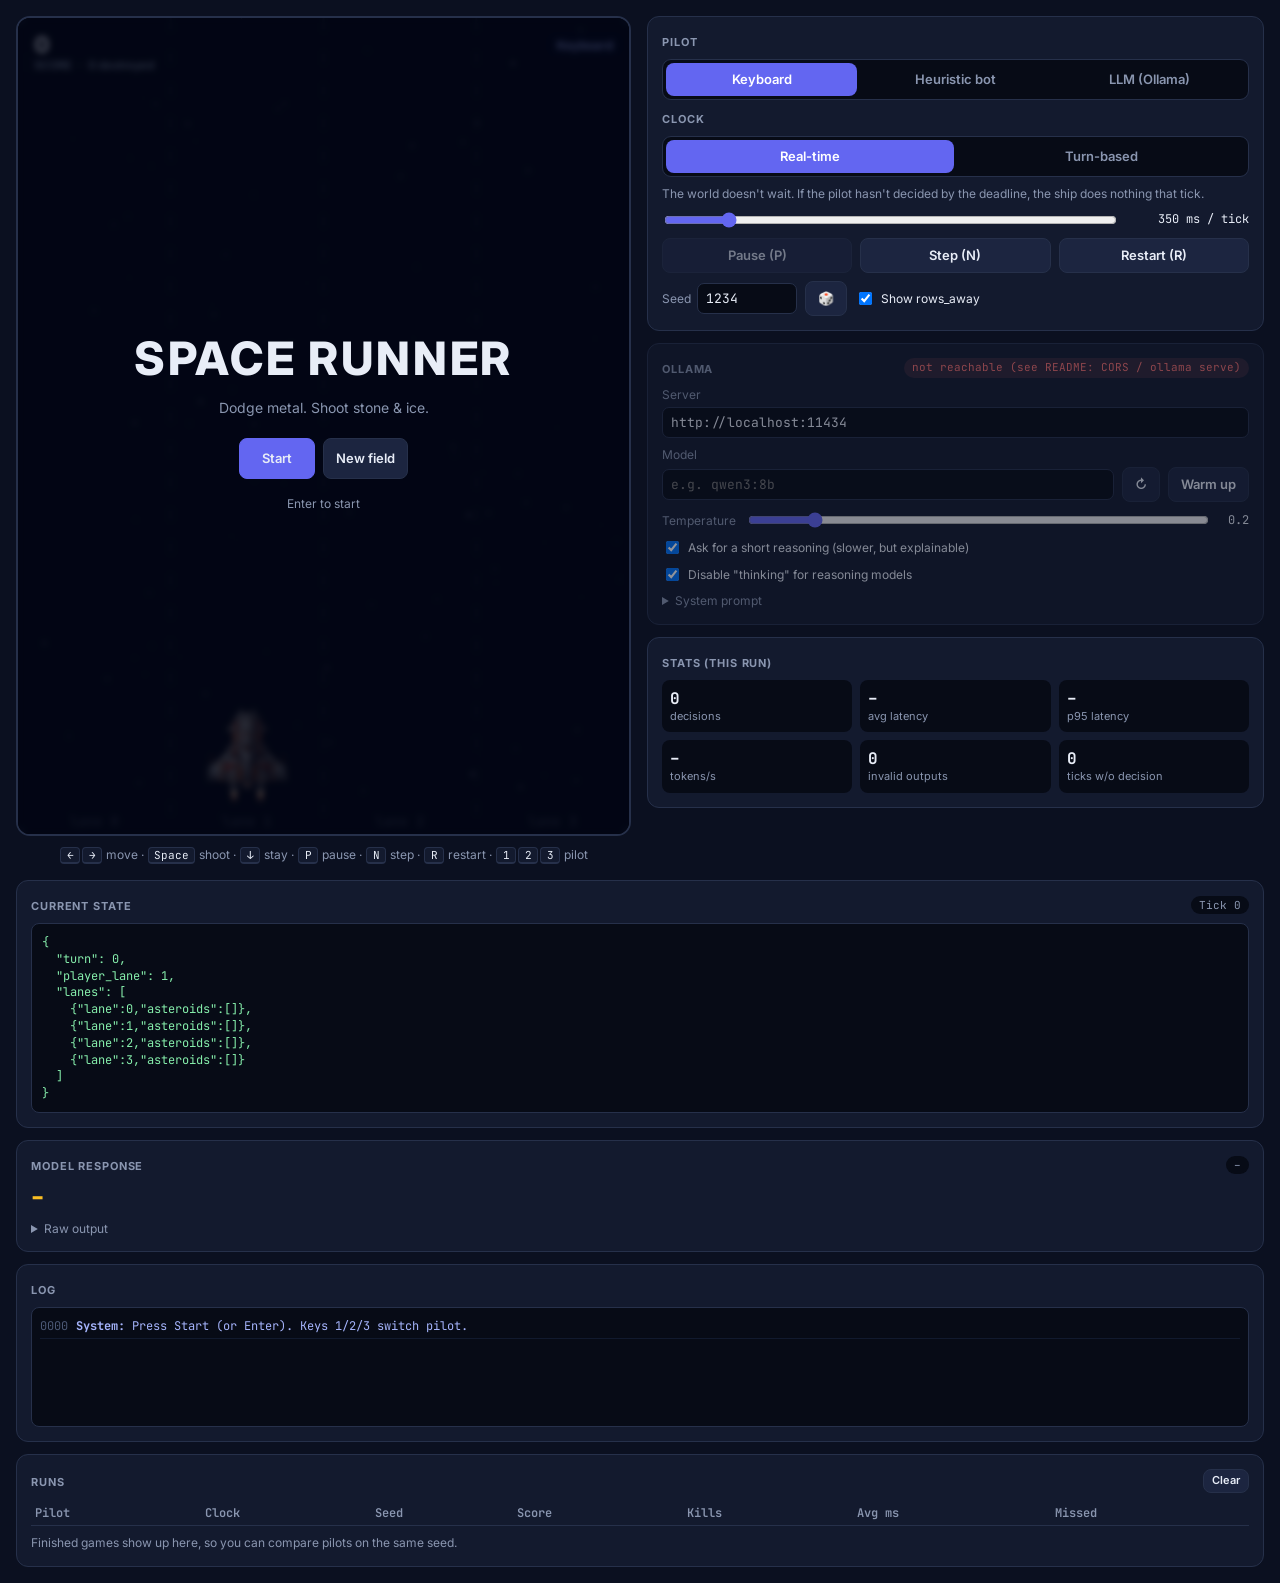
==== index.html @ 7c3ffe1e "Rework game as a decision-model demo: sprites, clock modes, Ollama inspector - Grid-based world with" ====
<!DOCTYPE html>
<html lang="en">
<head>
    <meta charset="UTF-8">
    <meta name="viewport" content="width=device-width, initial-scale=1.0">
    <title>Space Runner · decision model demo</title>
    <!-- Fonts are optional; everything else is local so the demo works offline. -->
    <link rel="stylesheet" href="https://fonts.googleapis.com/css2?family=Inter:wght@400;600;800&family=JetBrains+Mono:wght@400;700&display=swap">
    <link rel="stylesheet" href="css/style.css">
</head>
<body>
<main class="layout">

    <!-- Game -->
    <section class="game-col">
        <div class="stage">
            <canvas id="game-canvas"></canvas>
            <div id="overlay" class="overlay">
                <h1 id="overlay-title">Space Runner</h1>
                <p id="overlay-subtitle">Dodge metal. Shoot stone &amp; ice.</p>
                <div class="row">
                    <button id="btn-start" class="primary">Start</button>
                    <button id="btn-new-field">New field</button>
                </div>
                <p class="keys-hint">Enter to start</p>
            </div>
        </div>
        <div class="help">
            <kbd>←</kbd><kbd>→</kbd> move · <kbd>Space</kbd> shoot · <kbd>↓</kbd> stay ·
            <kbd>P</kbd> pause · <kbd>N</kbd> step · <kbd>R</kbd> restart · <kbd>1</kbd><kbd>2</kbd><kbd>3</kbd> pilot
        </div>
    </section>

    <!-- Controls -->
    <section class="panel-col">
        <div class="card">
            <h2>Pilot</h2>
            <div class="segmented">
                <button data-controller="keyboard">Keyboard</button>
                <button data-controller="bot">Heuristic bot</button>
                <button data-controller="ollama">LLM (Ollama)</button>
            </div>

            <h2>Clock</h2>
            <div class="segmented">
                <button data-pacing="realtime">Real-time</button>
                <button data-pacing="turn">Turn-based</button>
            </div>
            <p id="pacing-hint" class="hint"></p>
            <label class="slider">
                <input id="tick-ms" type="range" min="100" max="2000" step="50">
                <span id="tick-ms-label"></span>
            </label>
            <div class="row">
                <button id="btn-pause">Pause (P)</button>
                <button id="btn-step">Step (N)</button>
                <button id="btn-restart">Restart (R)</button>
            </div>
            <div class="row inline">
                <label>Seed <input id="seed" type="number" min="0" class="narrow"></label>
                <button id="btn-dice" title="Random seed">🎲</button>
                <label class="check"><input id="show-overlay" type="checkbox"> Show rows_away</label>
            </div>
        </div>

        <div id="ollama-panel" class="card">
            <div class="card-head">
                <h2>Ollama</h2>
                <span id="ollama-status" class="status pending">…</span>
            </div>
            <label>Server <input id="base-url" type="text" spellcheck="false"></label>
            <label>Model
                <span class="row inline">
                    <input id="model" type="text" list="model-list" placeholder="e.g. qwen3:8b" spellcheck="false">
                    <button id="btn-refresh-models" title="Reload model list">↻</button>
                    <button id="btn-warmup" title="Load the model into memory before the demo">Warm up</button>
                </span>
            </label>
            <datalist id="model-list"></datalist>
            <label class="slider">Temperature
                <input id="temperature" type="range" min="0" max="1.5" step="0.1">
                <span id="temperature-label" class="short"></span>
            </label>
            <label class="check"><input id="with-reasoning" type="checkbox"> Ask for a short reasoning (slower, but explainable)</label>
            <label class="check"><input id="disable-thinking" type="checkbox"> Disable "thinking" for reasoning models</label>
            <details>
                <summary>System prompt</summary>
                <textarea id="system-prompt" rows="14" spellcheck="false"></textarea>
                <button id="btn-reset-prompt">Reset to default</button>
            </details>
            <div id="ollama-error" class="error hidden"></div>
        </div>

        <div class="card">
            <h2>Stats (this run)</h2>
            <div class="stats">
                <div><span id="stat-decisions">0</span>decisions</div>
                <div><span id="stat-avg">–</span>avg latency</div>
                <div><span id="stat-p95">–</span>p95 latency</div>
                <div><span id="stat-tps">–</span>tokens/s</div>
                <div><span id="stat-invalid">0</span>invalid outputs</div>
                <div><span id="stat-missed">0</span>ticks w/o decision</div>
            </div>
        </div>
    </section>

    <!-- Inspector -->
    <section class="panel-col wide">
        <div class="card">
            <div class="card-head">
                <h2 id="obs-title">Current state</h2>
                <span id="tick-counter" class="pill">Tick 0</span>
            </div>
            <pre id="state-json" class="code">{}</pre>
        </div>

        <div class="card">
            <div class="card-head">
                <h2>Model response</h2>
                <span id="response-meta" class="pill">–</span>
            </div>
            <div class="decision">
                <span id="response-action" class="action">–</span>
                <span id="response-reasoning" class="reasoning"></span>
            </div>
            <pre id="response-thinking" class="code thinking hidden"></pre>
            <details>
                <summary>Raw output</summary>
                <pre id="response-raw" class="code"></pre>
            </details>
        </div>

        <div class="card grow">
            <h2>Log</h2>
            <div id="action-log" class="log"></div>
        </div>

        <div class="card">
            <div class="card-head">
                <h2>Runs</h2>
                <button id="btn-clear-runs" class="small">Clear</button>
            </div>
            <table class="runs">
                <thead><tr><th>Pilot</th><th>Clock</th><th>Seed</th><th>Score</th><th>Kills</th><th>Avg ms</th><th>Missed</th></tr></thead>
                <tbody id="runs-body"></tbody>
            </table>
            <p id="runs-empty" class="hint">Finished games show up here, so you can compare pilots on the same seed.</p>
        </div>
    </section>
</main>

<script src="js/game.js"></script>
<script src="js/agents.js"></script>
<script src="js/render.js"></script>
<script src="js/main.js"></script>
</body>
</html>
---- css/style.css ----
:root {
    --bg: #0b1020;
    --card: #131a2e;
    --card-border: #26304a;
    --text: #e8edf7;
    --muted: #8a96b0;
    --accent: #6366f1;
    --accent-soft: rgba(99, 102, 241, 0.18);
    --ok: #34d399;
    --warn: #fbbf24;
    --bad: #f87171;
    --code-bg: #070b16;
    --mono: "JetBrains Mono", ui-monospace, SFMono-Regular, Menlo, monospace;
}

* { box-sizing: border-box; }

body {
    margin: 0;
    background: var(--bg);
    color: var(--text);
    font: 14px/1.45 Inter, system-ui, -apple-system, sans-serif;
}

.layout {
    display: grid;
    grid-template-columns: auto minmax(280px, 360px) minmax(320px, 1fr);
    gap: 16px;
    padding: 16px;
    height: 100vh;
    max-width: 1900px;
    margin: 0 auto;
}

.game-col { display: flex; flex-direction: column; gap: 10px; min-height: 0; }
.panel-col { display: flex; flex-direction: column; gap: 12px; min-height: 0; overflow-y: auto; }

.stage {
    position: relative;
    height: calc(100vh - 80px);
    aspect-ratio: 3 / 4;
    max-width: calc(100vw - 32px);
    border: 2px solid var(--card-border);
    border-radius: 14px;
    overflow: hidden;
    background: #05070f;
}
#game-canvas { width: 100%; height: 100%; display: block; }

.overlay {
    position: absolute;
    inset: 0;
    display: flex;
    flex-direction: column;
    align-items: center;
    justify-content: center;
    gap: 6px;
    background: rgba(2, 6, 23, 0.72);
    backdrop-filter: blur(3px);
}
.overlay h1 { margin: 0; font-size: 46px; font-weight: 800; letter-spacing: 0.06em; text-transform: uppercase; }
.overlay p { margin: 0 0 14px; color: var(--muted); }
.overlay .keys-hint { margin-top: 10px; font-size: 12px; }

.help { color: var(--muted); font-size: 12px; text-align: center; }
kbd {
    display: inline-block;
    min-width: 20px;
    padding: 0 5px;
    margin: 0 1px;
    border: 1px solid var(--card-border);
    border-bottom-width: 2px;
    border-radius: 4px;
    background: var(--card);
    font: 11px var(--mono);
    color: var(--text);
}

.card {
    background: var(--card);
    border: 1px solid var(--card-border);
    border-radius: 12px;
    padding: 14px;
    display: flex;
    flex-direction: column;
    gap: 8px;
}
.card.grow { flex: 1; min-height: 160px; }
.card.dimmed { opacity: 0.55; }
.card-head { display: flex; justify-content: space-between; align-items: center; gap: 8px; }

h2 {
    margin: 4px 0 0;
    font-size: 11px;
    font-weight: 700;
    letter-spacing: 0.08em;
    text-transform: uppercase;
    color: var(--muted);
}

button {
    font: inherit;
    font-size: 13px;
    font-weight: 600;
    color: var(--text);
    background: #1c2540;
    border: 1px solid var(--card-border);
    border-radius: 8px;
    padding: 7px 12px;
    cursor: pointer;
}
button:hover:not(:disabled) { border-color: var(--accent); }
button:disabled { opacity: 0.45; cursor: default; }
button.primary { background: var(--accent); border-color: var(--accent); padding: 10px 22px; }
.overlay button { white-space: nowrap; }
button.small { padding: 3px 8px; font-size: 11px; }

.segmented { display: flex; background: var(--code-bg); border: 1px solid var(--card-border); border-radius: 9px; padding: 3px; gap: 3px; }
.segmented button { flex: 1; border: none; background: transparent; color: var(--muted); padding: 7px 6px; }
.segmented button.active { background: var(--accent); color: white; }

.row { display: flex; gap: 8px; flex-wrap: wrap; }
.row.inline { align-items: center; }
.row button { flex: 1; }
.row.inline button { flex: 0 0 auto; }

label { display: flex; flex-direction: column; gap: 4px; font-size: 12px; color: var(--muted); }
label.check { flex-direction: row; align-items: center; gap: 6px; color: var(--text); }
label.slider { flex-direction: row; align-items: center; gap: 10px; }
label.slider input { flex: 1; accent-color: var(--accent); }
label.slider span { min-width: 120px; }
label.slider span.short { min-width: 28px; }
label.slider span { text-align: right; font-family: var(--mono); color: var(--text); }
.row.inline label { flex-direction: row; align-items: center; gap: 6px; }

input[type=text], input[type=number], textarea {
    font: 13px var(--mono);
    color: var(--text);
    background: var(--code-bg);
    border: 1px solid var(--card-border);
    border-radius: 7px;
    padding: 6px 8px;
    width: 100%;
}
input.narrow { width: 100px; }
.row.inline input[type=text] { flex: 1; }
input:focus, textarea:focus { outline: none; border-color: var(--accent); }
textarea { resize: vertical; margin: 6px 0; font-size: 12px; }

details summary { cursor: pointer; font-size: 12px; color: var(--muted); }

.hint { margin: 0; font-size: 12px; color: var(--muted); }

.status { font-size: 11px; font-family: var(--mono); padding: 2px 8px; border-radius: 999px; }
.status.ok { color: var(--ok); background: rgba(52, 211, 153, 0.12); }
.status.bad { color: var(--bad); background: rgba(248, 113, 113, 0.12); }
.status.pending { color: var(--warn); background: rgba(251, 191, 36, 0.12); }

.error {
    font-size: 12px;
    color: #fecaca;
    background: rgba(248, 113, 113, 0.12);
    border: 1px solid rgba(248, 113, 113, 0.4);
    border-radius: 8px;
    padding: 8px 10px;
}
.hidden { display: none !important; }

.stats { display: grid; grid-template-columns: repeat(3, 1fr); gap: 8px; }
.stats div { display: flex; flex-direction: column; font-size: 11px; color: var(--muted); background: var(--code-bg); border-radius: 8px; padding: 8px; }
.stats span { font: 700 16px var(--mono); color: var(--text); }

.pill { font: 11px var(--mono); color: var(--muted); background: var(--code-bg); padding: 2px 8px; border-radius: 999px; }

.code {
    margin: 0;
    font: 12px/1.4 var(--mono);
    color: #86efac;
    background: var(--code-bg);
    border: 1px solid var(--card-border);
    border-radius: 8px;
    padding: 10px;
    max-height: 300px;
    overflow: auto;
    white-space: pre-wrap;
    word-break: break-word;
}
.code.thinking { color: #c4b5fd; max-height: 140px; }

.decision { display: flex; gap: 12px; align-items: baseline; }
.decision .action { font: 800 22px var(--mono); color: var(--warn); min-width: 80px; }
.decision .reasoning { color: var(--text); font-size: 13px; }

.log {
    flex: 1;
    overflow-y: auto;
    background: var(--code-bg);
    border: 1px solid var(--card-border);
    border-radius: 8px;
    padding: 8px;
    font: 12px/1.45 var(--mono);
    min-height: 120px;
}
.log-row { display: flex; gap: 8px; padding: 2px 0; border-bottom: 1px solid #111a2e; }
.log-tick { color: #4b5875; flex: 0 0 auto; }
.log-row.sys { color: #a5b4fc; }
.log-row.llm { color: var(--ok); }
.log-row.warn { color: var(--warn); }
.log-row.err { color: var(--bad); font-weight: 700; }
.log-row.dim { color: #5b6886; }
.log-reason { color: var(--muted); font-style: italic; }

.runs { width: 100%; border-collapse: collapse; font: 12px var(--mono); }
.runs th { text-align: left; color: var(--muted); font-weight: 600; padding: 4px; border-bottom: 1px solid var(--card-border); }
.runs td { padding: 4px; border-bottom: 1px solid #111a2e; }

/* Laptop screens: inspector goes below the controls */
@media (max-width: 1400px) {
    .layout { grid-template-columns: auto minmax(300px, 1fr); height: auto; min-height: 100vh; }
    .panel-col.wide { grid-column: 1 / -1; }
}
@media (max-width: 900px) {
    .layout { grid-template-columns: 1fr; }
    .stage { height: auto; width: 100%; }
}
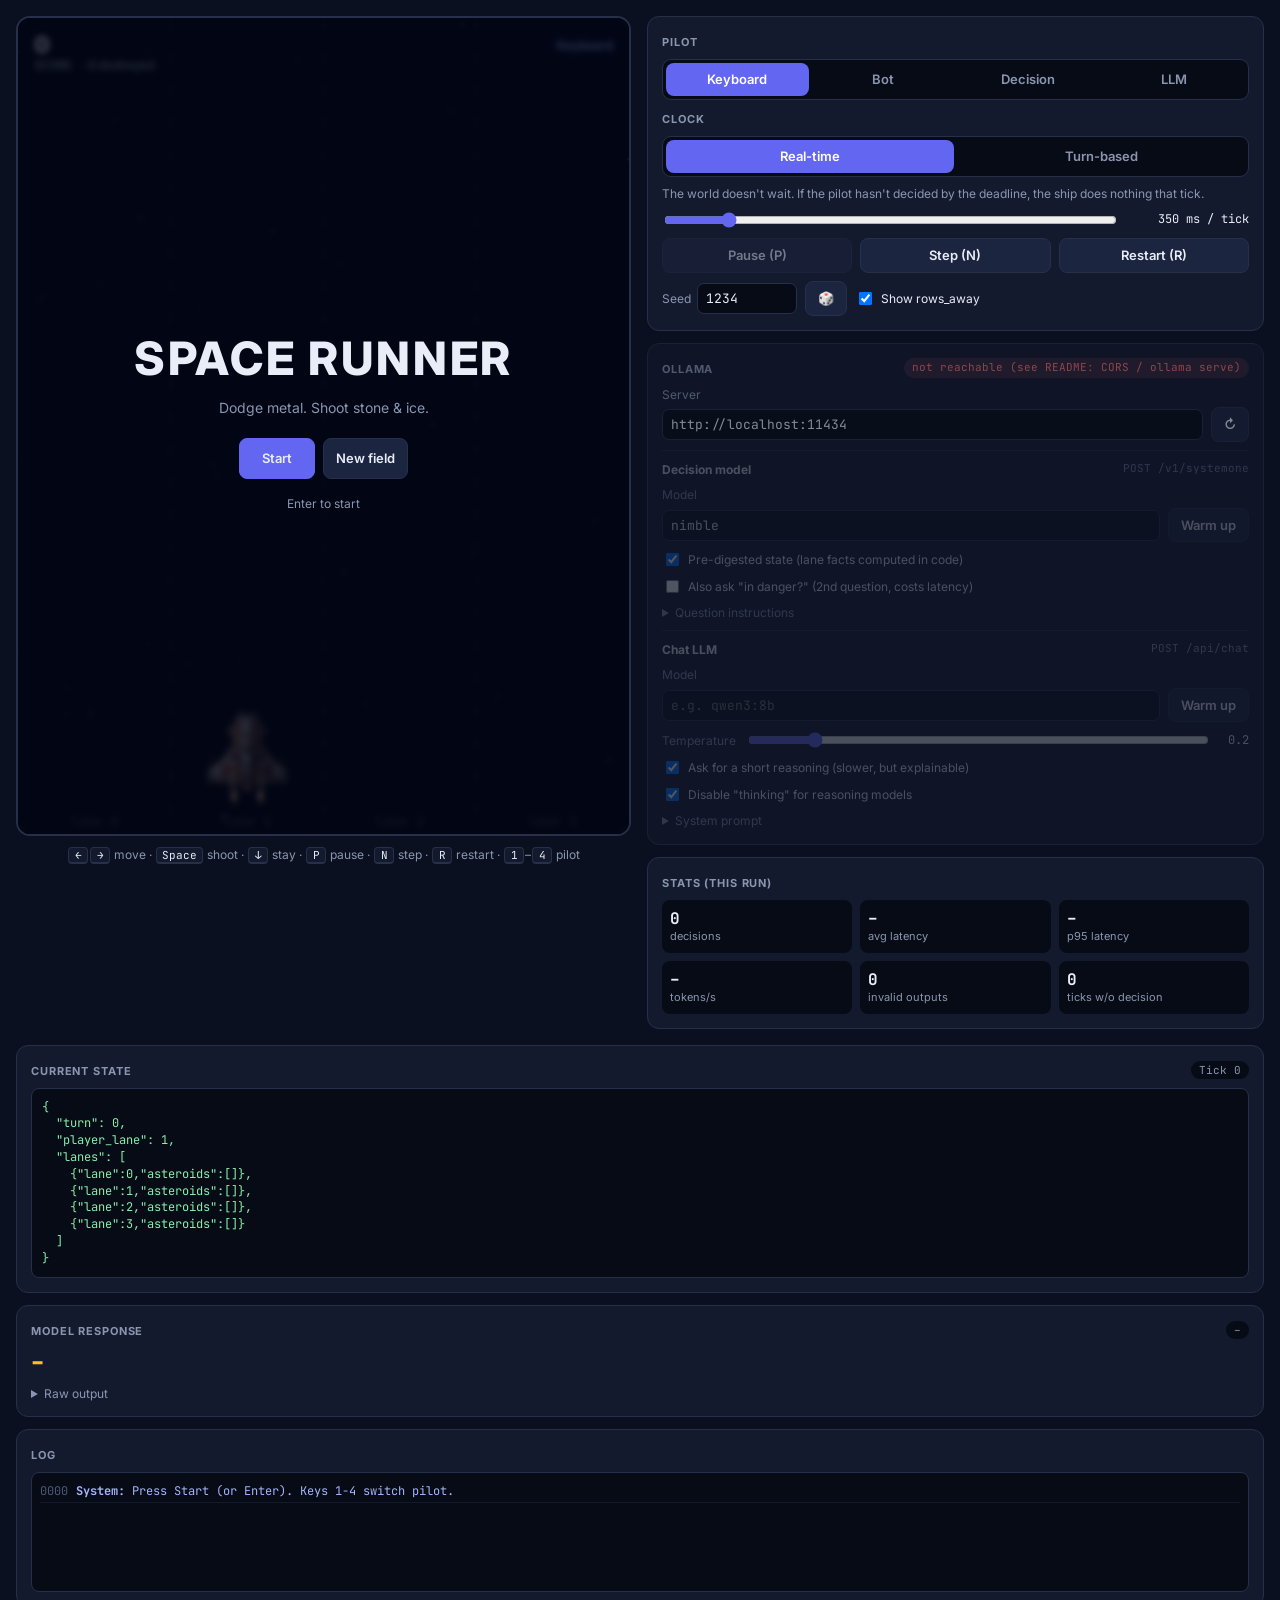
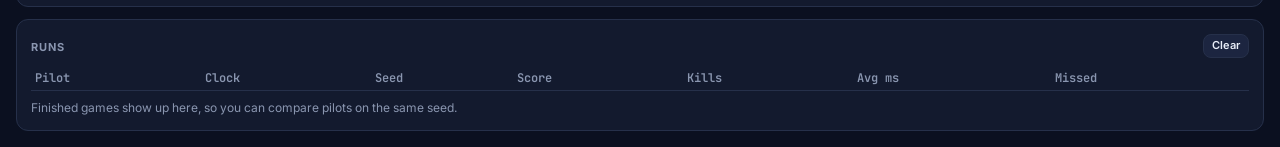
==== commit fa999d1f: "Add decision-model pilot using Ollama's /v1/systemone endpoint - DecisionAgent: one choice question " ====
--- a/index.html
+++ b/index.html
@@ -27,7 +27,7 @@
         </div>
         <div class="help">
             <kbd>←</kbd><kbd>→</kbd> move · <kbd>Space</kbd> shoot · <kbd>↓</kbd> stay ·
-            <kbd>P</kbd> pause · <kbd>N</kbd> step · <kbd>R</kbd> restart · <kbd>1</kbd><kbd>2</kbd><kbd>3</kbd> pilot
+            <kbd>P</kbd> pause · <kbd>N</kbd> step · <kbd>R</kbd> restart · <kbd>1</kbd>–<kbd>4</kbd> pilot
         </div>
     </section>
 
@@ -37,8 +37,9 @@
             <h2>Pilot</h2>
             <div class="segmented">
                 <button data-controller="keyboard">Keyboard</button>
-                <button data-controller="bot">Heuristic bot</button>
-                <button data-controller="ollama">LLM (Ollama)</button>
+                <button data-controller="bot">Bot</button>
+                <button data-controller="decision">Decision</button>
+                <button data-controller="ollama">LLM</button>
             </div>
 
             <h2>Clock</h2>
@@ -68,15 +69,39 @@
                 <h2>Ollama</h2>
                 <span id="ollama-status" class="status pending">…</span>
             </div>
-            <label>Server <input id="base-url" type="text" spellcheck="false"></label>
-            <label>Model
+            <label>Server
                 <span class="row inline">
-                    <input id="model" type="text" list="model-list" placeholder="e.g. qwen3:8b" spellcheck="false">
-                    <button id="btn-refresh-models" title="Reload model list">↻</button>
-                    <button id="btn-warmup" title="Load the model into memory before the demo">Warm up</button>
+                    <input id="base-url" type="text" spellcheck="false">
+                    <button id="btn-refresh-models" title="Reconnect and reload the model list">↻</button>
                 </span>
             </label>
             <datalist id="model-list"></datalist>
+
+            <div id="decision-panel" class="sub">
+                <h3>Decision model <code>POST /v1/systemone</code></h3>
+                <label>Model
+                    <span class="row inline">
+                        <input id="decision-model" type="text" list="model-list" placeholder="nimble" spellcheck="false">
+                        <button id="btn-warmup-decision" title="Load the model into memory before the demo">Warm up</button>
+                    </span>
+                </label>
+                <label class="check"><input id="digest-state" type="checkbox"> Pre-digested state (lane facts computed in code)</label>
+                <label class="check"><input id="ask-danger" type="checkbox"> Also ask "in danger?" (2nd question, costs latency)</label>
+                <details>
+                    <summary>Question instructions</summary>
+                    <textarea id="decision-instructions" rows="10" spellcheck="false"></textarea>
+                    <button id="btn-reset-instructions">Reset to default</button>
+                </details>
+            </div>
+
+            <div id="llm-panel" class="sub">
+                <h3>Chat LLM <code>POST /api/chat</code></h3>
+                <label>Model
+                    <span class="row inline">
+                        <input id="model" type="text" list="model-list" placeholder="e.g. qwen3:8b" spellcheck="false">
+                        <button id="btn-warmup" title="Load the model into memory before the demo">Warm up</button>
+                    </span>
+                </label>
             <label class="slider">Temperature
                 <input id="temperature" type="range" min="0" max="1.5" step="0.1">
                 <span id="temperature-label" class="short"></span>
@@ -88,6 +113,7 @@
                 <textarea id="system-prompt" rows="14" spellcheck="false"></textarea>
                 <button id="btn-reset-prompt">Reset to default</button>
             </details>
+            </div>
             <div id="ollama-error" class="error hidden"></div>
         </div>
 
@@ -97,7 +123,7 @@
                 <div><span id="stat-decisions">0</span>decisions</div>
                 <div><span id="stat-avg">–</span>avg latency</div>
                 <div><span id="stat-p95">–</span>p95 latency</div>
-                <div><span id="stat-tps">–</span>tokens/s</div>
+                <div><span id="stat-tps">–</span><em id="stat-tps-label">tokens/s</em></div>
                 <div><span id="stat-invalid">0</span>invalid outputs</div>
                 <div><span id="stat-missed">0</span>ticks w/o decision</div>
             </div>
@@ -123,6 +149,7 @@
                 <span id="response-action" class="action">–</span>
                 <span id="response-reasoning" class="reasoning"></span>
             </div>
+            <div id="response-probs" class="probs hidden"></div>
             <pre id="response-thinking" class="code thinking hidden"></pre>
             <details>
                 <summary>Raw output</summary>
--- a/css/style.css
+++ b/css/style.css
@@ -147,6 +147,20 @@
 input:focus, textarea:focus { outline: none; border-color: var(--accent); }
 textarea { resize: vertical; margin: 6px 0; font-size: 12px; }
 
+.sub { display: flex; flex-direction: column; gap: 8px; border-top: 1px solid var(--card-border); padding-top: 10px; }
+.sub.dimmed { opacity: 0.5; }
+h3 { margin: 0; font-size: 12px; font-weight: 700; color: var(--text); display: flex; justify-content: space-between; gap: 8px; }
+h3 code { font: 11px var(--mono); color: var(--muted); }
+.stats em { font-style: normal; }
+
+.probs { display: flex; flex-direction: column; gap: 5px; }
+.prob-row { display: grid; grid-template-columns: 64px 1fr 56px; gap: 10px; align-items: center; font: 12px var(--mono); color: var(--muted); }
+.prob-row.chosen { color: var(--text); font-weight: 700; }
+.prob-bar { height: 12px; background: var(--code-bg); border-radius: 6px; overflow: hidden; }
+.prob-bar span { display: block; height: 100%; background: #475569; border-radius: 6px; transition: width 0.15s; }
+.prob-row.chosen .prob-bar span { background: var(--warn); }
+.prob-row span:last-child { text-align: right; }
+
 details summary { cursor: pointer; font-size: 12px; color: var(--muted); }
 
 .hint { margin: 0; font-size: 12px; color: var(--muted); }
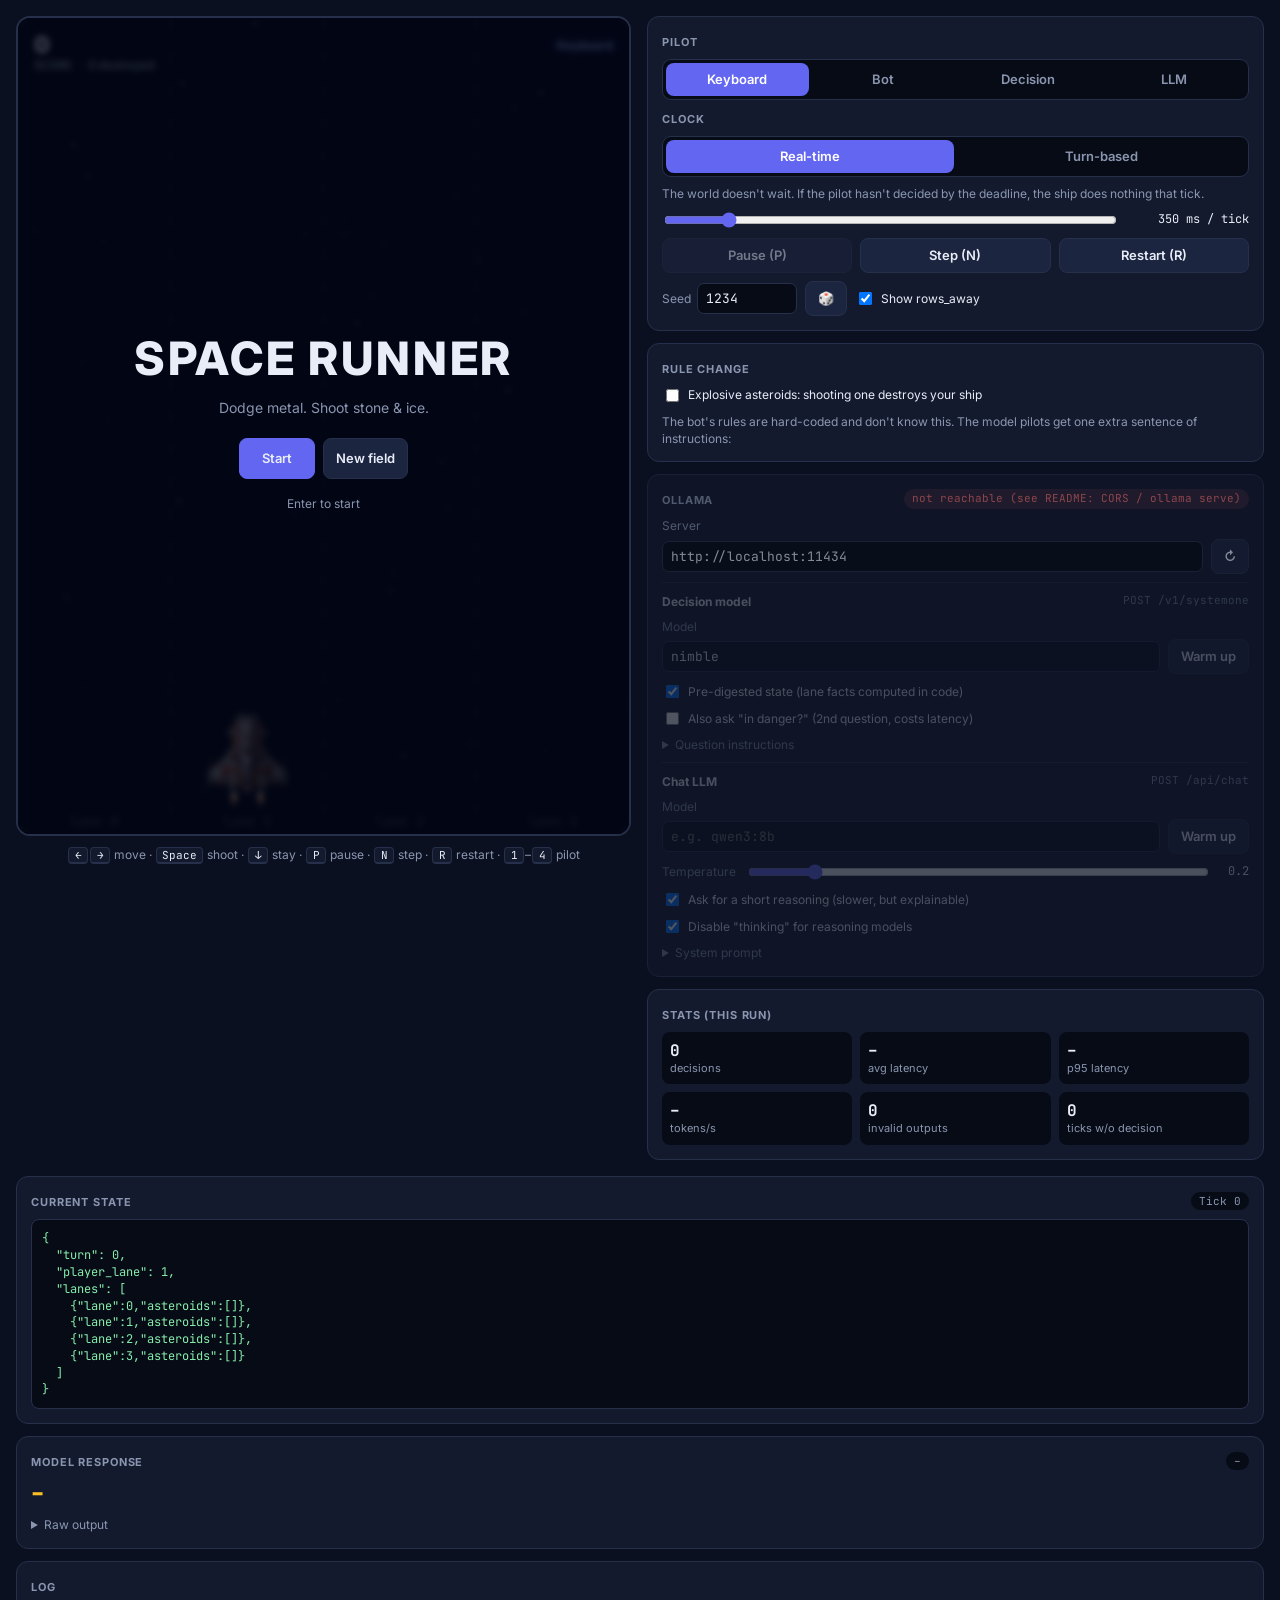
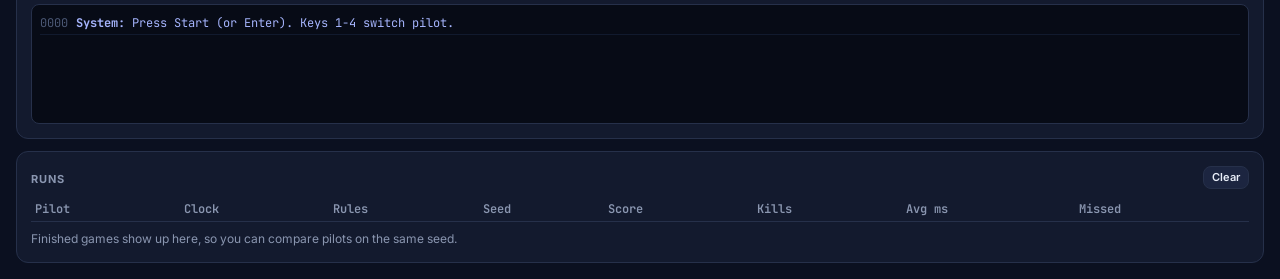
==== commit c9742ff7: "Add "explosive asteroids" rule change to contrast bot vs. decision model - New asteroid type that ca" ====
--- a/index.html
+++ b/index.html
@@ -62,6 +62,13 @@
                 <button id="btn-dice" title="Random seed">🎲</button>
                 <label class="check"><input id="show-overlay" type="checkbox"> Show rows_away</label>
             </div>
+        </div>
+
+        <div class="card">
+            <h2>Rule change</h2>
+            <label class="check"><input id="rule-explosive" type="checkbox"> Explosive asteroids: shooting one destroys your ship</label>
+            <p class="hint">The bot's rules are hard-coded and don't know this. The model pilots get one extra sentence of instructions:</p>
+            <pre id="rule-text" class="code rule hidden"></pre>
         </div>
 
         <div id="ollama-panel" class="card">
@@ -168,7 +175,7 @@
                 <button id="btn-clear-runs" class="small">Clear</button>
             </div>
             <table class="runs">
-                <thead><tr><th>Pilot</th><th>Clock</th><th>Seed</th><th>Score</th><th>Kills</th><th>Avg ms</th><th>Missed</th></tr></thead>
+                <thead><tr><th>Pilot</th><th>Clock</th><th>Rules</th><th>Seed</th><th>Score</th><th>Kills</th><th>Avg ms</th><th>Missed</th></tr></thead>
                 <tbody id="runs-body"></tbody>
             </table>
             <p id="runs-empty" class="hint">Finished games show up here, so you can compare pilots on the same seed.</p>
--- a/css/style.css
+++ b/css/style.css
@@ -200,6 +200,7 @@
     word-break: break-word;
 }
 .code.thinking { color: #c4b5fd; max-height: 140px; }
+.code.rule { color: #fca5a5; }
 
 .decision { display: flex; gap: 12px; align-items: baseline; }
 .decision .action { font: 800 22px var(--mono); color: var(--warn); min-width: 80px; }
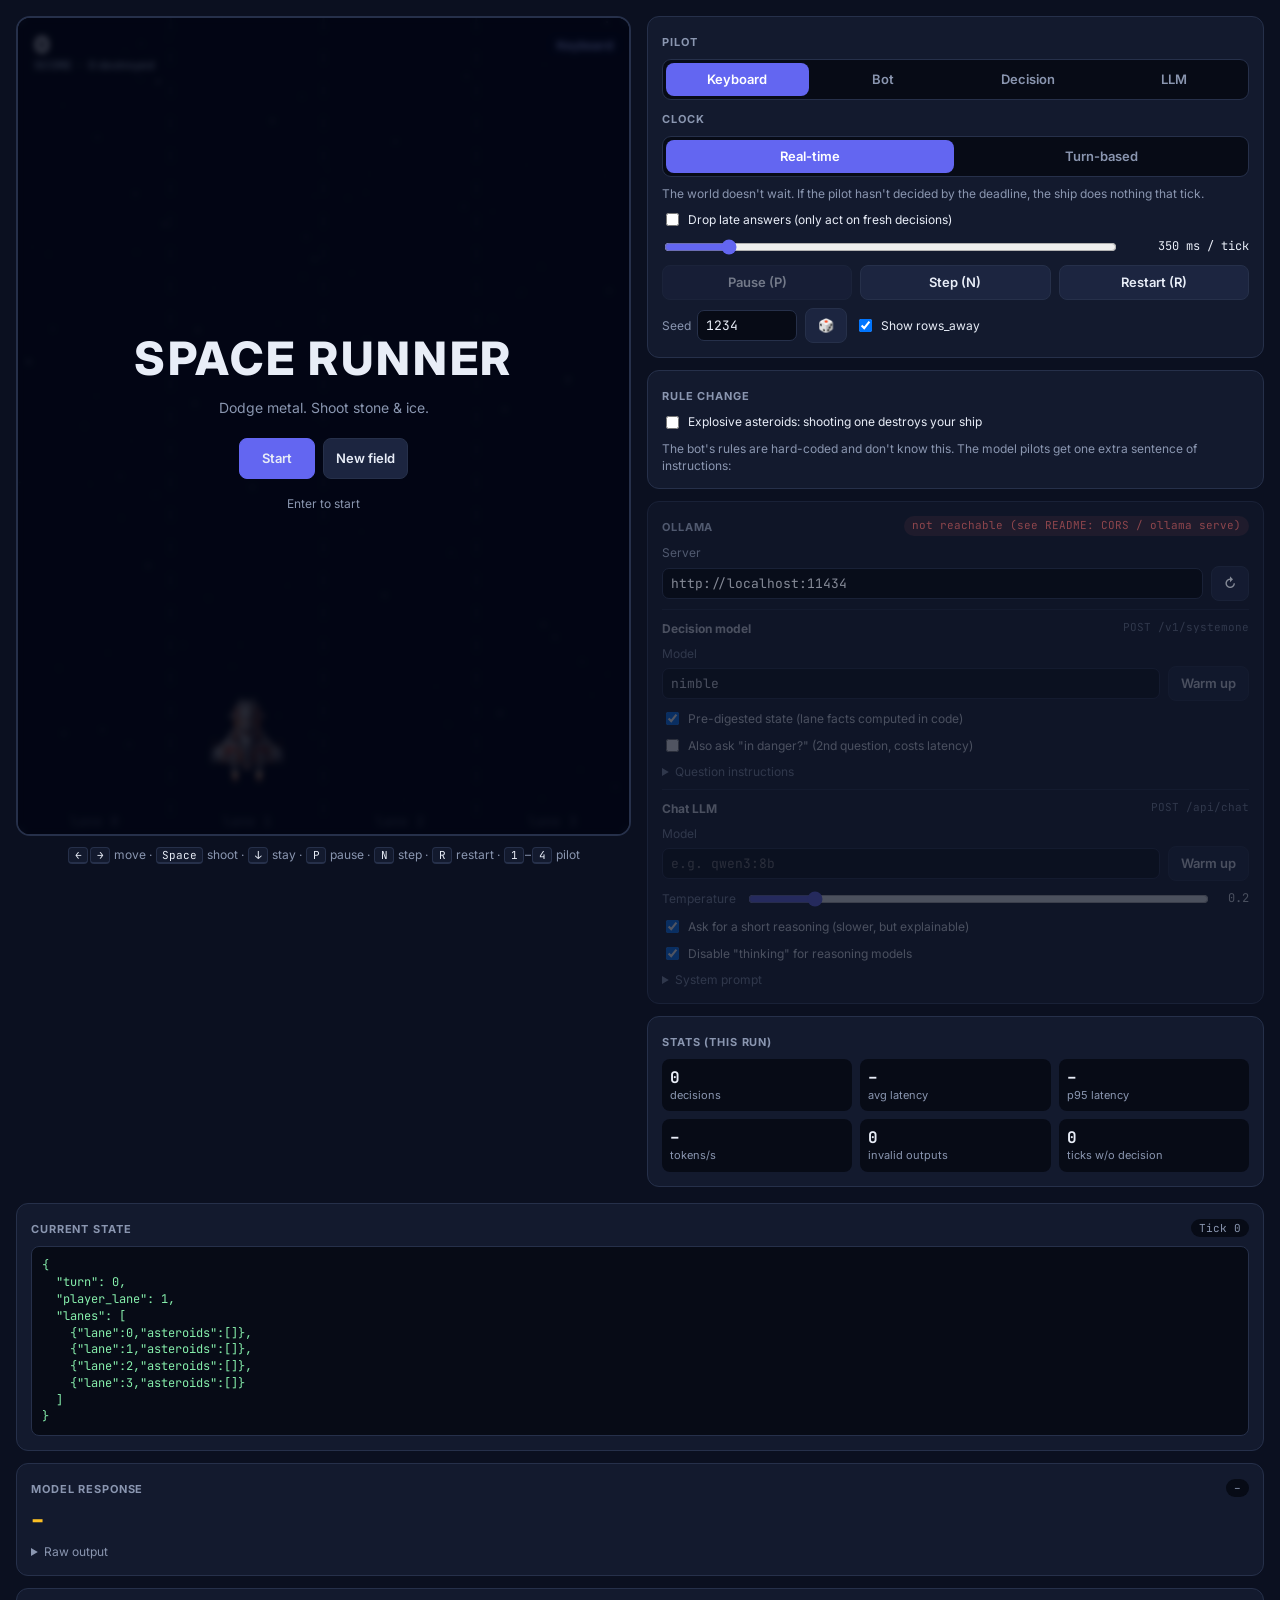
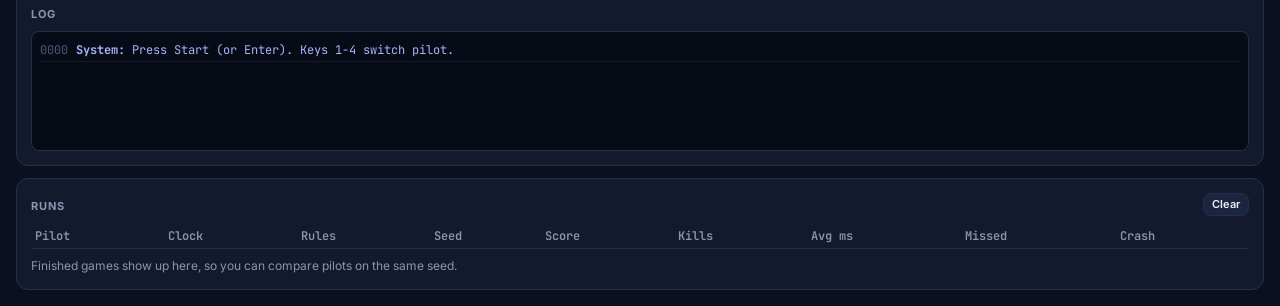
==== commit 249912c0: "Explain crashes, option to drop late answers, clearer lane context - Post-mortem for every crash (lo" ====
--- a/index.html
+++ b/index.html
@@ -18,6 +18,7 @@
             <div id="overlay" class="overlay">
                 <h1 id="overlay-title">Space Runner</h1>
                 <p id="overlay-subtitle">Dodge metal. Shoot stone &amp; ice.</p>
+                <p id="overlay-why" class="why"></p>
                 <div class="row">
                     <button id="btn-start" class="primary">Start</button>
                     <button id="btn-new-field">New field</button>
@@ -48,6 +49,8 @@
                 <button data-pacing="turn">Turn-based</button>
             </div>
             <p id="pacing-hint" class="hint"></p>
+            <label class="check" title="Real-time only. A late answer was decided on a state that has moved on.">
+                <input id="drop-late" type="checkbox"> Drop late answers (only act on fresh decisions)</label>
             <label class="slider">
                 <input id="tick-ms" type="range" min="100" max="2000" step="50">
                 <span id="tick-ms-label"></span>
@@ -175,7 +178,7 @@
                 <button id="btn-clear-runs" class="small">Clear</button>
             </div>
             <table class="runs">
-                <thead><tr><th>Pilot</th><th>Clock</th><th>Rules</th><th>Seed</th><th>Score</th><th>Kills</th><th>Avg ms</th><th>Missed</th></tr></thead>
+                <thead><tr><th>Pilot</th><th>Clock</th><th>Rules</th><th>Seed</th><th>Score</th><th>Kills</th><th>Avg ms</th><th>Missed</th><th>Crash</th></tr></thead>
                 <tbody id="runs-body"></tbody>
             </table>
             <p id="runs-empty" class="hint">Finished games show up here, so you can compare pilots on the same seed.</p>
--- a/css/style.css
+++ b/css/style.css
@@ -61,6 +61,8 @@
 .overlay h1 { margin: 0; font-size: 46px; font-weight: 800; letter-spacing: 0.06em; text-transform: uppercase; }
 .overlay p { margin: 0 0 14px; color: var(--muted); }
 .overlay .keys-hint { margin-top: 10px; font-size: 12px; }
+.overlay .why { max-width: 80%; text-align: center; color: #fca5a5; font-size: 13px; }
+.overlay .why:empty { display: none; }
 
 .help { color: var(--muted); font-size: 12px; text-align: center; }
 kbd {
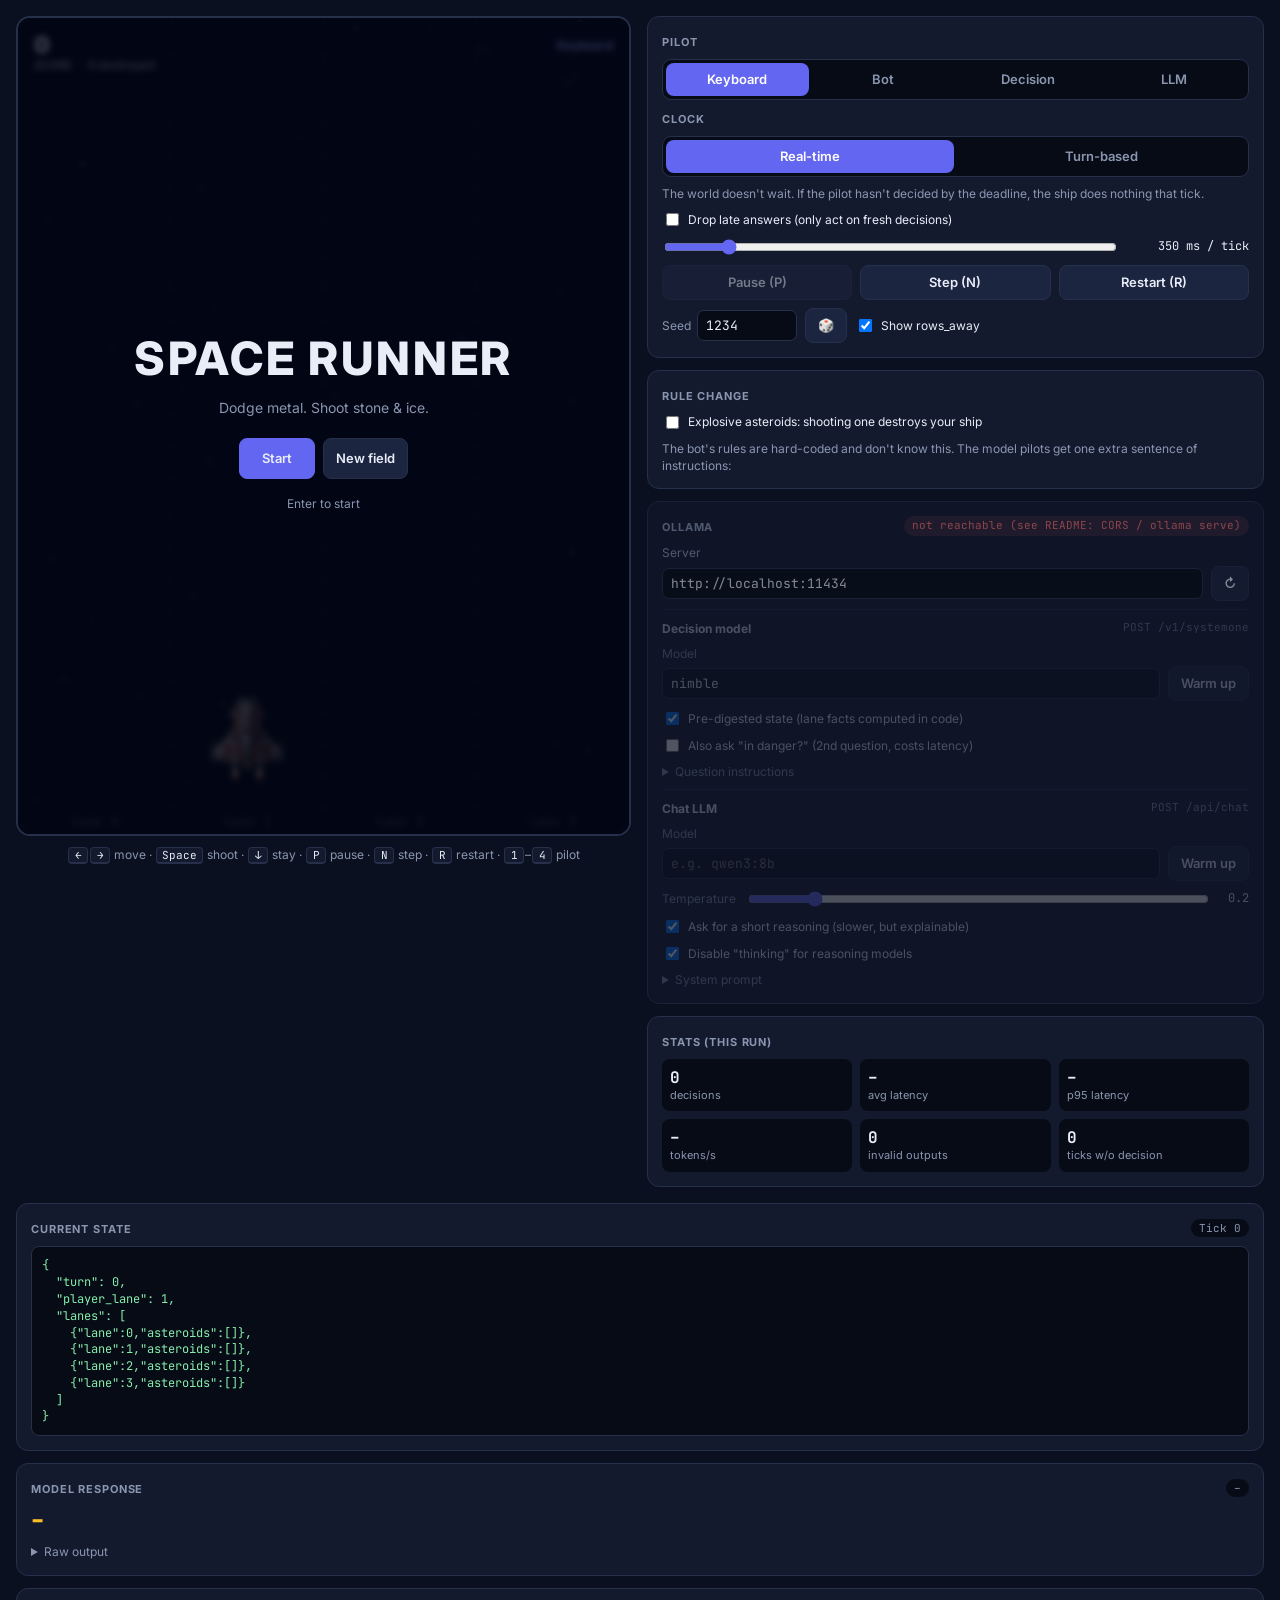
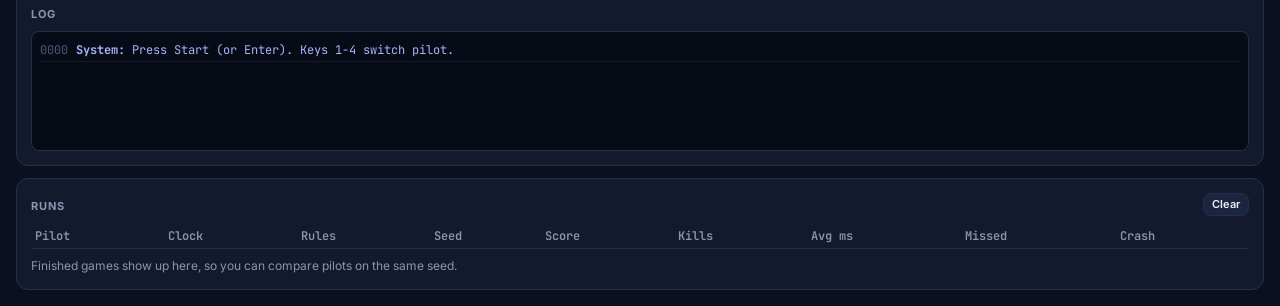
==== commit 9c61ac11: "Act-early strategy; missing structured outputs is a warning - Prompts, decision instructions and opt" ====
--- a/index.html
+++ b/index.html
@@ -125,6 +125,7 @@
             </details>
             </div>
             <div id="ollama-error" class="error hidden"></div>
+            <div id="ollama-warning" class="warning hidden"></div>
         </div>
 
         <div class="card">
--- a/css/style.css
+++ b/css/style.css
@@ -180,6 +180,14 @@
     border-radius: 8px;
     padding: 8px 10px;
 }
+.warning {
+    font-size: 12px;
+    color: #fde68a;
+    background: rgba(251, 191, 36, 0.1);
+    border: 1px solid rgba(251, 191, 36, 0.4);
+    border-radius: 8px;
+    padding: 8px 10px;
+}
 .hidden { display: none !important; }
 
 .stats { display: grid; grid-template-columns: repeat(3, 1fr); gap: 8px; }
